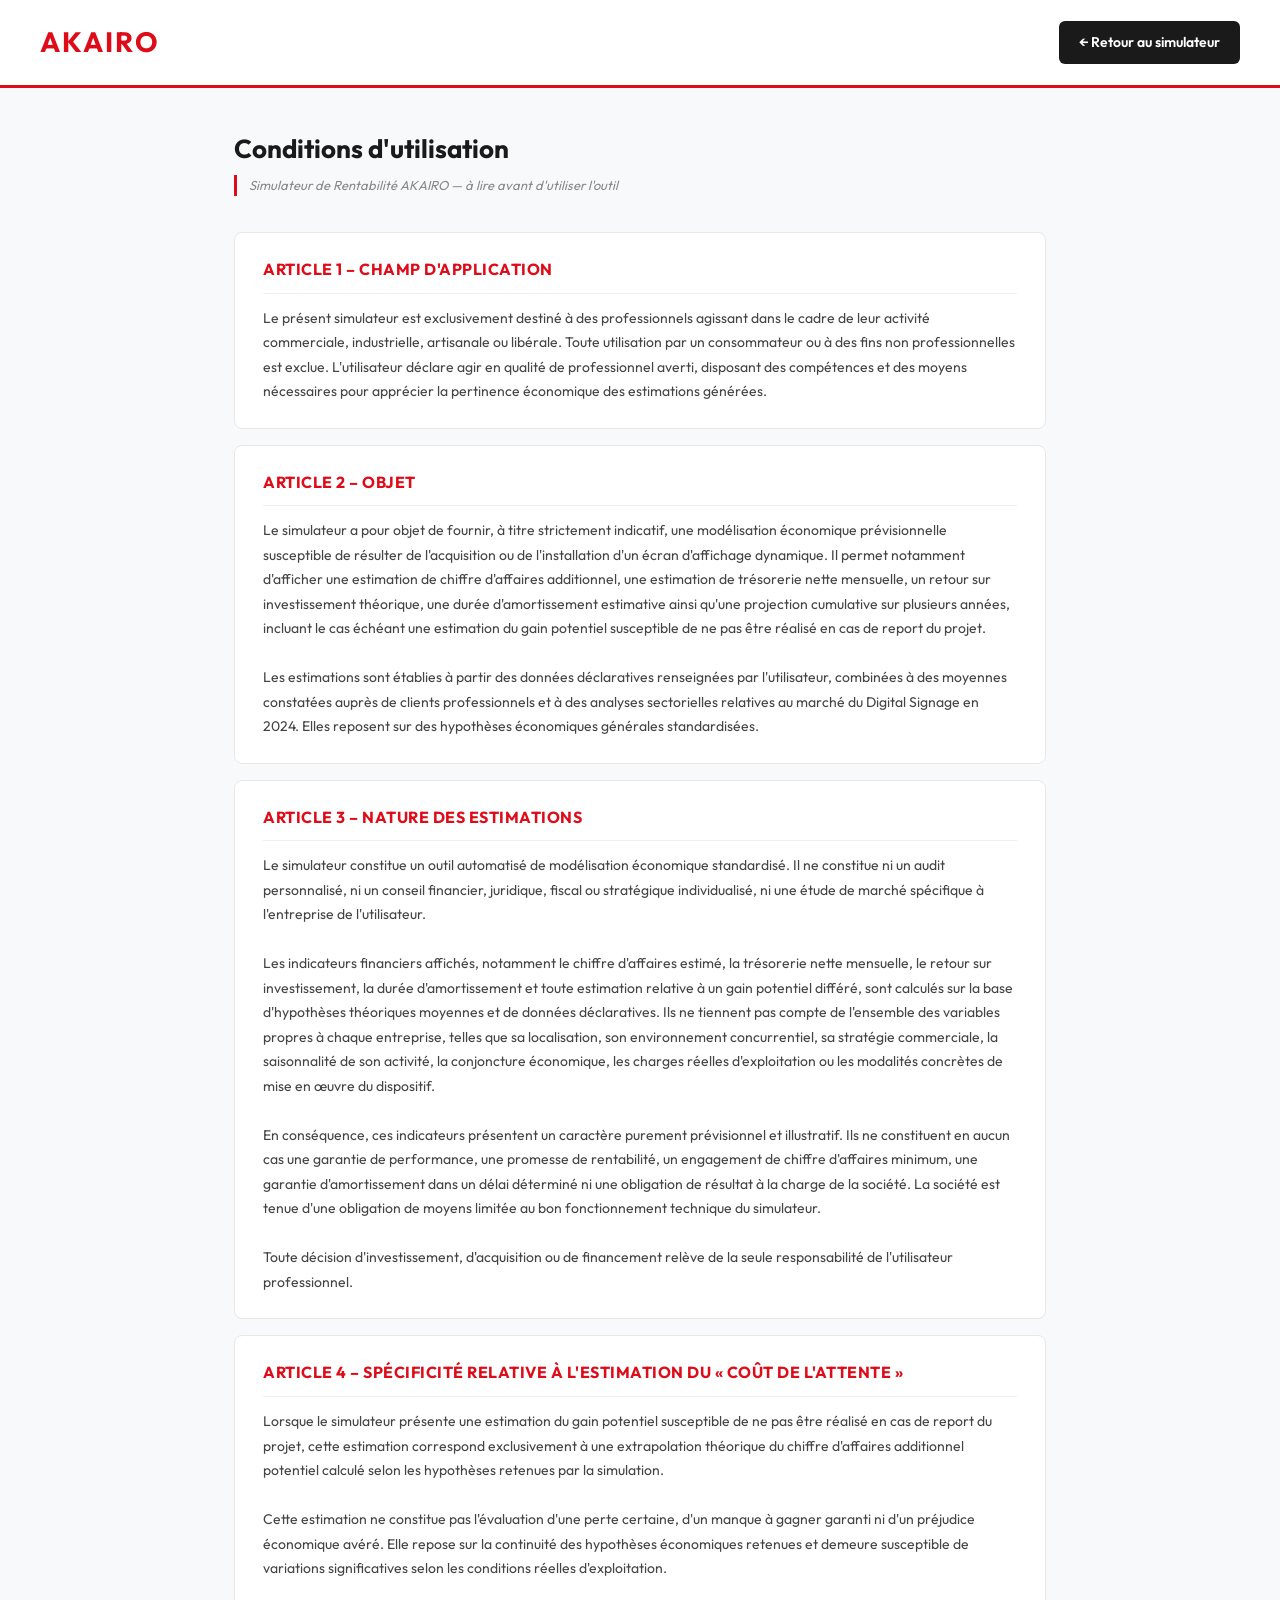
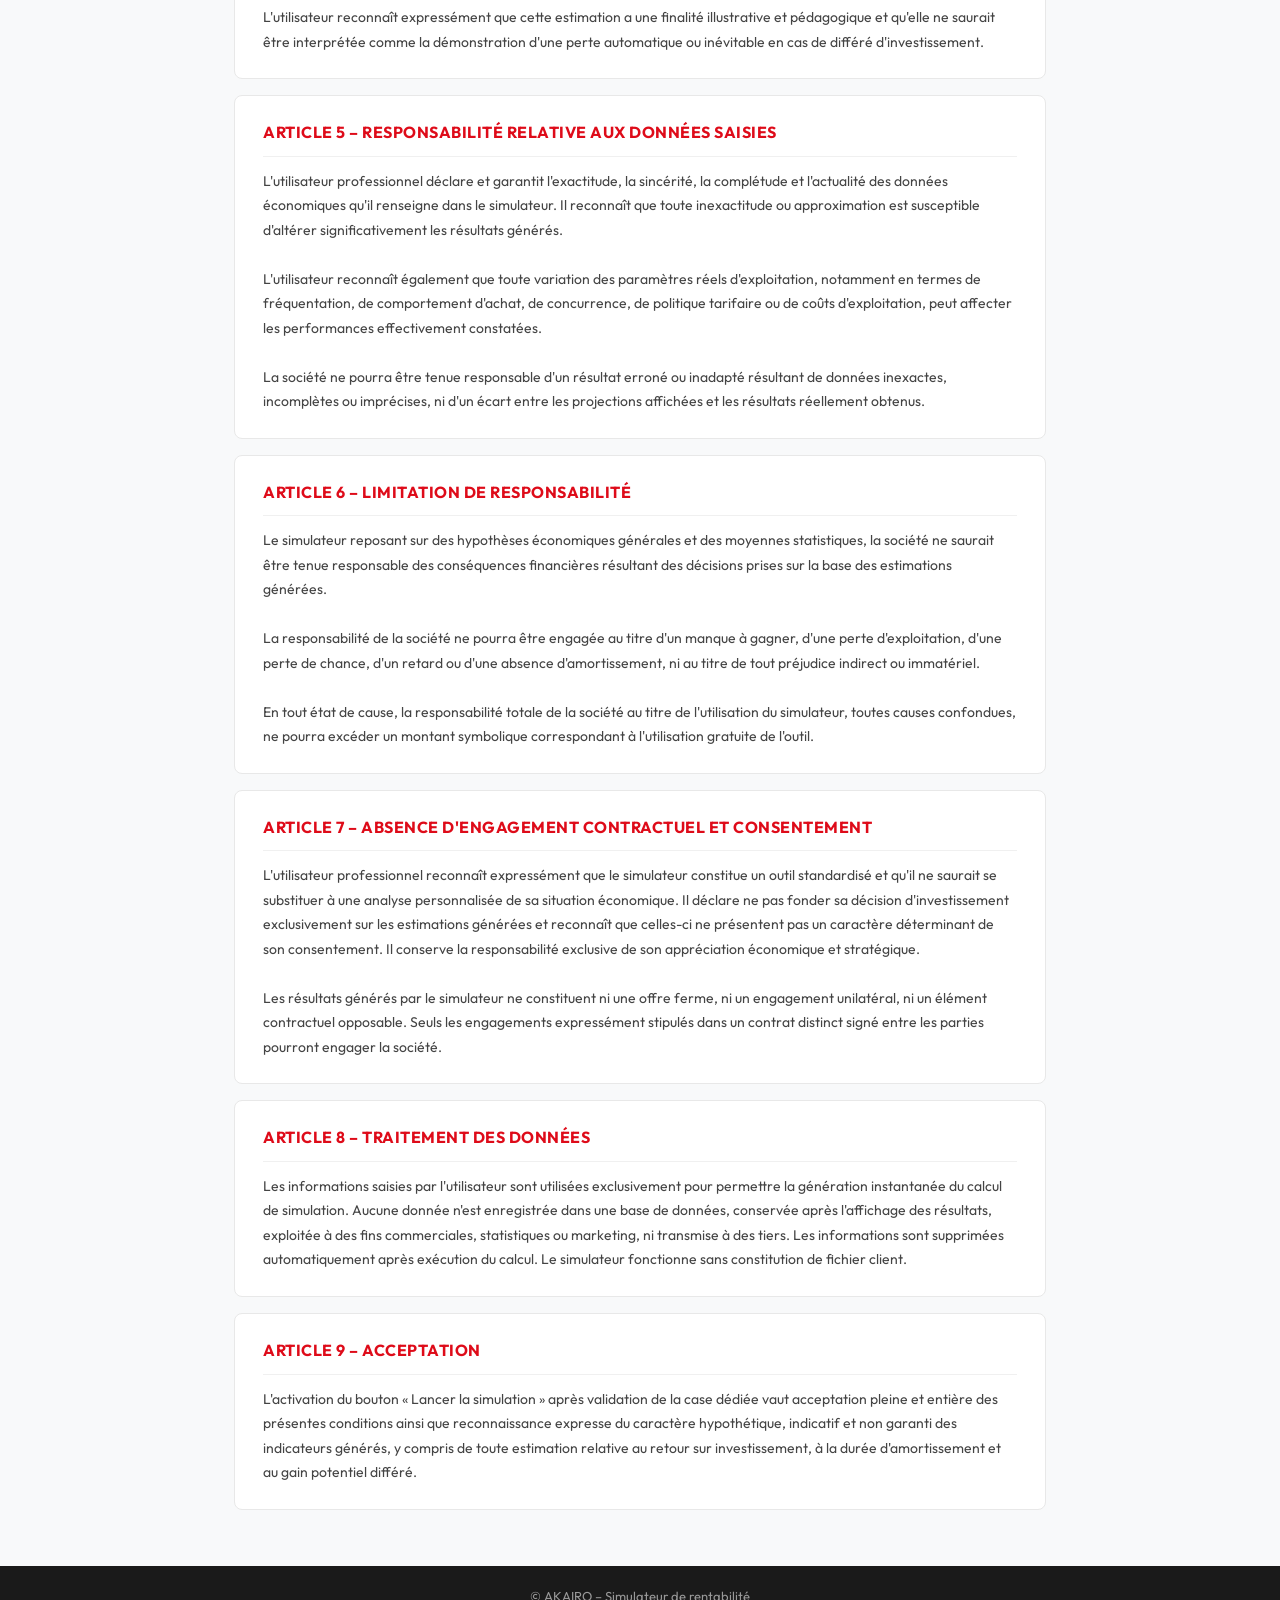
==== conditions.html @ cae9a693 "calculs ok et pdf fonctionnel + conditions d'utilisations ok" ====
<!DOCTYPE html>
<html lang="fr">
<head>
  <meta charset="UTF-8">
  <meta name="viewport" content="width=device-width, initial-scale=1.0">
  <title>Conditions d'utilisation – AKAIRO Simulateur de rentabilité</title>
  <link rel="preconnect" href="https://fonts.googleapis.com">
  <link rel="preconnect" href="https://fonts.gstatic.com" crossorigin>
  <link href="https://fonts.googleapis.com/css2?family=Outfit:wght@400;500;600;700&display=swap" rel="stylesheet">
  <style>
    *, *::before, *::after { box-sizing: border-box; margin: 0; padding: 0; }

    body {
      font-family: 'Outfit', sans-serif;
      background: #F8F9FA;
      color: #1A1A1A;
      line-height: 1.6;
      min-height: 100vh;
      display: flex;
      flex-direction: column;
    }

    /* === HEADER === */
    .cgu-header {
      background: #FFFFFF;
      border-bottom: 3px solid #DE0B19;
      padding: 20px 40px;
      display: flex;
      align-items: center;
      justify-content: space-between;
      gap: 16px;
    }

    .cgu-logo {
      font-size: 28px;
      font-weight: 700;
      color: #DE0B19;
      letter-spacing: 2px;
      text-transform: uppercase;
      text-decoration: none;
    }

    .btn-back {
      display: inline-flex;
      align-items: center;
      gap: 6px;
      padding: 10px 20px;
      background: #1A1A1A;
      color: #FFFFFF;
      font-family: 'Outfit', sans-serif;
      font-size: 14px;
      font-weight: 600;
      border: none;
      border-radius: 6px;
      cursor: pointer;
      text-decoration: none;
      transition: background 0.2s ease;
      white-space: nowrap;
    }
    .btn-back:hover { background: #333333; }

    /* === CONTENU === */
    .cgu-container {
      max-width: 860px;
      margin: 40px auto;
      padding: 0 24px;
      flex: 1;
    }

    .cgu-page-title {
      font-size: 26px;
      font-weight: 700;
      color: #1A1A1A;
      margin-bottom: 6px;
    }

    .cgu-intro {
      font-size: 13px;
      color: #888;
      font-style: italic;
      margin-bottom: 36px;
      border-left: 3px solid #DE0B19;
      padding-left: 12px;
    }

    /* === ARTICLES === */
    .cgu-article {
      background: #FFFFFF;
      border-radius: 8px;
      border: 1px solid #E8E8E8;
      padding: 24px 28px;
      margin-bottom: 16px;
    }

    .cgu-article-title {
      font-size: 16px;
      font-weight: 700;
      color: #DE0B19;
      margin-bottom: 12px;
      padding-bottom: 10px;
      border-bottom: 1px solid #F0F0F0;
      text-transform: uppercase;
      letter-spacing: 0.5px;
    }

    .cgu-article-body {
      font-size: 14px;
      color: #444;
      line-height: 1.75;
    }

    /* === FOOTER === */
    .cgu-footer {
      background: #1A1A1A;
      color: #999;
      text-align: center;
      padding: 20px 24px;
      font-size: 13px;
      margin-top: auto;
    }

    /* === RESPONSIVE === */
    @media (max-width: 600px) {
      .cgu-header { padding: 16px 20px; }
      .cgu-logo { font-size: 22px; }
      .btn-back { font-size: 13px; padding: 8px 14px; }
      .cgu-container { margin: 24px auto; padding: 0 16px; }
      .cgu-page-title { font-size: 20px; }
      .cgu-article { padding: 18px 16px; }
      .cgu-article-title { font-size: 14px; }
    }
  </style>
</head>
<body>

  <!-- HEADER -->
  <header class="cgu-header">
    <span class="cgu-logo">AKAIRO</span>
    <a href="index.html" class="btn-back">← Retour au simulateur</a>
  </header>

  <!-- CONTENU -->
  <main class="cgu-container">

    <h1 class="cgu-page-title">Conditions d'utilisation</h1>
    <p class="cgu-intro">Simulateur de Rentabilité AKAIRO — à lire avant d'utiliser l'outil</p>

    <div class="cgu-article">
      <div class="cgu-article-title">Article 1 – Champ d'application</div>
      <div class="cgu-article-body">
        Le présent simulateur est exclusivement destiné à des professionnels agissant dans le cadre de leur activité commerciale, industrielle, artisanale ou libérale. Toute utilisation par un consommateur ou à des fins non professionnelles est exclue. L'utilisateur déclare agir en qualité de professionnel averti, disposant des compétences et des moyens nécessaires pour apprécier la pertinence économique des estimations générées.
      </div>
    </div>

    <div class="cgu-article">
      <div class="cgu-article-title">Article 2 – Objet</div>
      <div class="cgu-article-body">
        Le simulateur a pour objet de fournir, à titre strictement indicatif, une modélisation économique prévisionnelle susceptible de résulter de l'acquisition ou de l'installation d'un écran d'affichage dynamique. Il permet notamment d'afficher une estimation de chiffre d'affaires additionnel, une estimation de trésorerie nette mensuelle, un retour sur investissement théorique, une durée d'amortissement estimative ainsi qu'une projection cumulative sur plusieurs années, incluant le cas échéant une estimation du gain potentiel susceptible de ne pas être réalisé en cas de report du projet.
        <br><br>
        Les estimations sont établies à partir des données déclaratives renseignées par l'utilisateur, combinées à des moyennes constatées auprès de clients professionnels et à des analyses sectorielles relatives au marché du Digital Signage en 2024. Elles reposent sur des hypothèses économiques générales standardisées.
      </div>
    </div>

    <div class="cgu-article">
      <div class="cgu-article-title">Article 3 – Nature des estimations</div>
      <div class="cgu-article-body">
        Le simulateur constitue un outil automatisé de modélisation économique standardisé. Il ne constitue ni un audit personnalisé, ni un conseil financier, juridique, fiscal ou stratégique individualisé, ni une étude de marché spécifique à l'entreprise de l'utilisateur.
        <br><br>
        Les indicateurs financiers affichés, notamment le chiffre d'affaires estimé, la trésorerie nette mensuelle, le retour sur investissement, la durée d'amortissement et toute estimation relative à un gain potentiel différé, sont calculés sur la base d'hypothèses théoriques moyennes et de données déclaratives. Ils ne tiennent pas compte de l'ensemble des variables propres à chaque entreprise, telles que sa localisation, son environnement concurrentiel, sa stratégie commerciale, la saisonnalité de son activité, la conjoncture économique, les charges réelles d'exploitation ou les modalités concrètes de mise en œuvre du dispositif.
        <br><br>
        En conséquence, ces indicateurs présentent un caractère purement prévisionnel et illustratif. Ils ne constituent en aucun cas une garantie de performance, une promesse de rentabilité, un engagement de chiffre d'affaires minimum, une garantie d'amortissement dans un délai déterminé ni une obligation de résultat à la charge de la société. La société est tenue d'une obligation de moyens limitée au bon fonctionnement technique du simulateur.
        <br><br>
        Toute décision d'investissement, d'acquisition ou de financement relève de la seule responsabilité de l'utilisateur professionnel.
      </div>
    </div>

    <div class="cgu-article">
      <div class="cgu-article-title">Article 4 – Spécificité relative à l'estimation du « coût de l'attente »</div>
      <div class="cgu-article-body">
        Lorsque le simulateur présente une estimation du gain potentiel susceptible de ne pas être réalisé en cas de report du projet, cette estimation correspond exclusivement à une extrapolation théorique du chiffre d'affaires additionnel potentiel calculé selon les hypothèses retenues par la simulation.
        <br><br>
        Cette estimation ne constitue pas l'évaluation d'une perte certaine, d'un manque à gagner garanti ni d'un préjudice économique avéré. Elle repose sur la continuité des hypothèses économiques retenues et demeure susceptible de variations significatives selon les conditions réelles d'exploitation.
        <br><br>
        L'utilisateur reconnaît expressément que cette estimation a une finalité illustrative et pédagogique et qu'elle ne saurait être interprétée comme la démonstration d'une perte automatique ou inévitable en cas de différé d'investissement.
      </div>
    </div>

    <div class="cgu-article">
      <div class="cgu-article-title">Article 5 – Responsabilité relative aux données saisies</div>
      <div class="cgu-article-body">
        L'utilisateur professionnel déclare et garantit l'exactitude, la sincérité, la complétude et l'actualité des données économiques qu'il renseigne dans le simulateur. Il reconnaît que toute inexactitude ou approximation est susceptible d'altérer significativement les résultats générés.
        <br><br>
        L'utilisateur reconnaît également que toute variation des paramètres réels d'exploitation, notamment en termes de fréquentation, de comportement d'achat, de concurrence, de politique tarifaire ou de coûts d'exploitation, peut affecter les performances effectivement constatées.
        <br><br>
        La société ne pourra être tenue responsable d'un résultat erroné ou inadapté résultant de données inexactes, incomplètes ou imprécises, ni d'un écart entre les projections affichées et les résultats réellement obtenus.
      </div>
    </div>

    <div class="cgu-article">
      <div class="cgu-article-title">Article 6 – Limitation de responsabilité</div>
      <div class="cgu-article-body">
        Le simulateur reposant sur des hypothèses économiques générales et des moyennes statistiques, la société ne saurait être tenue responsable des conséquences financières résultant des décisions prises sur la base des estimations générées.
        <br><br>
        La responsabilité de la société ne pourra être engagée au titre d'un manque à gagner, d'une perte d'exploitation, d'une perte de chance, d'un retard ou d'une absence d'amortissement, ni au titre de tout préjudice indirect ou immatériel.
        <br><br>
        En tout état de cause, la responsabilité totale de la société au titre de l'utilisation du simulateur, toutes causes confondues, ne pourra excéder un montant symbolique correspondant à l'utilisation gratuite de l'outil.
      </div>
    </div>

    <div class="cgu-article">
      <div class="cgu-article-title">Article 7 – Absence d'engagement contractuel et consentement</div>
      <div class="cgu-article-body">
        L'utilisateur professionnel reconnaît expressément que le simulateur constitue un outil standardisé et qu'il ne saurait se substituer à une analyse personnalisée de sa situation économique. Il déclare ne pas fonder sa décision d'investissement exclusivement sur les estimations générées et reconnaît que celles-ci ne présentent pas un caractère déterminant de son consentement. Il conserve la responsabilité exclusive de son appréciation économique et stratégique.
        <br><br>
        Les résultats générés par le simulateur ne constituent ni une offre ferme, ni un engagement unilatéral, ni un élément contractuel opposable. Seuls les engagements expressément stipulés dans un contrat distinct signé entre les parties pourront engager la société.
      </div>
    </div>

    <div class="cgu-article">
      <div class="cgu-article-title">Article 8 – Traitement des données</div>
      <div class="cgu-article-body">
        Les informations saisies par l'utilisateur sont utilisées exclusivement pour permettre la génération instantanée du calcul de simulation. Aucune donnée n'est enregistrée dans une base de données, conservée après l'affichage des résultats, exploitée à des fins commerciales, statistiques ou marketing, ni transmise à des tiers. Les informations sont supprimées automatiquement après exécution du calcul. Le simulateur fonctionne sans constitution de fichier client.
      </div>
    </div>

    <div class="cgu-article">
      <div class="cgu-article-title">Article 9 – Acceptation</div>
      <div class="cgu-article-body">
        L'activation du bouton « Lancer la simulation » après validation de la case dédiée vaut acceptation pleine et entière des présentes conditions ainsi que reconnaissance expresse du caractère hypothétique, indicatif et non garanti des indicateurs générés, y compris de toute estimation relative au retour sur investissement, à la durée d'amortissement et au gain potentiel différé.
      </div>
    </div>

  </main>

  <!-- FOOTER -->
  <footer class="cgu-footer">
    © AKAIRO – Simulateur de rentabilité
  </footer>

</body>
</html>
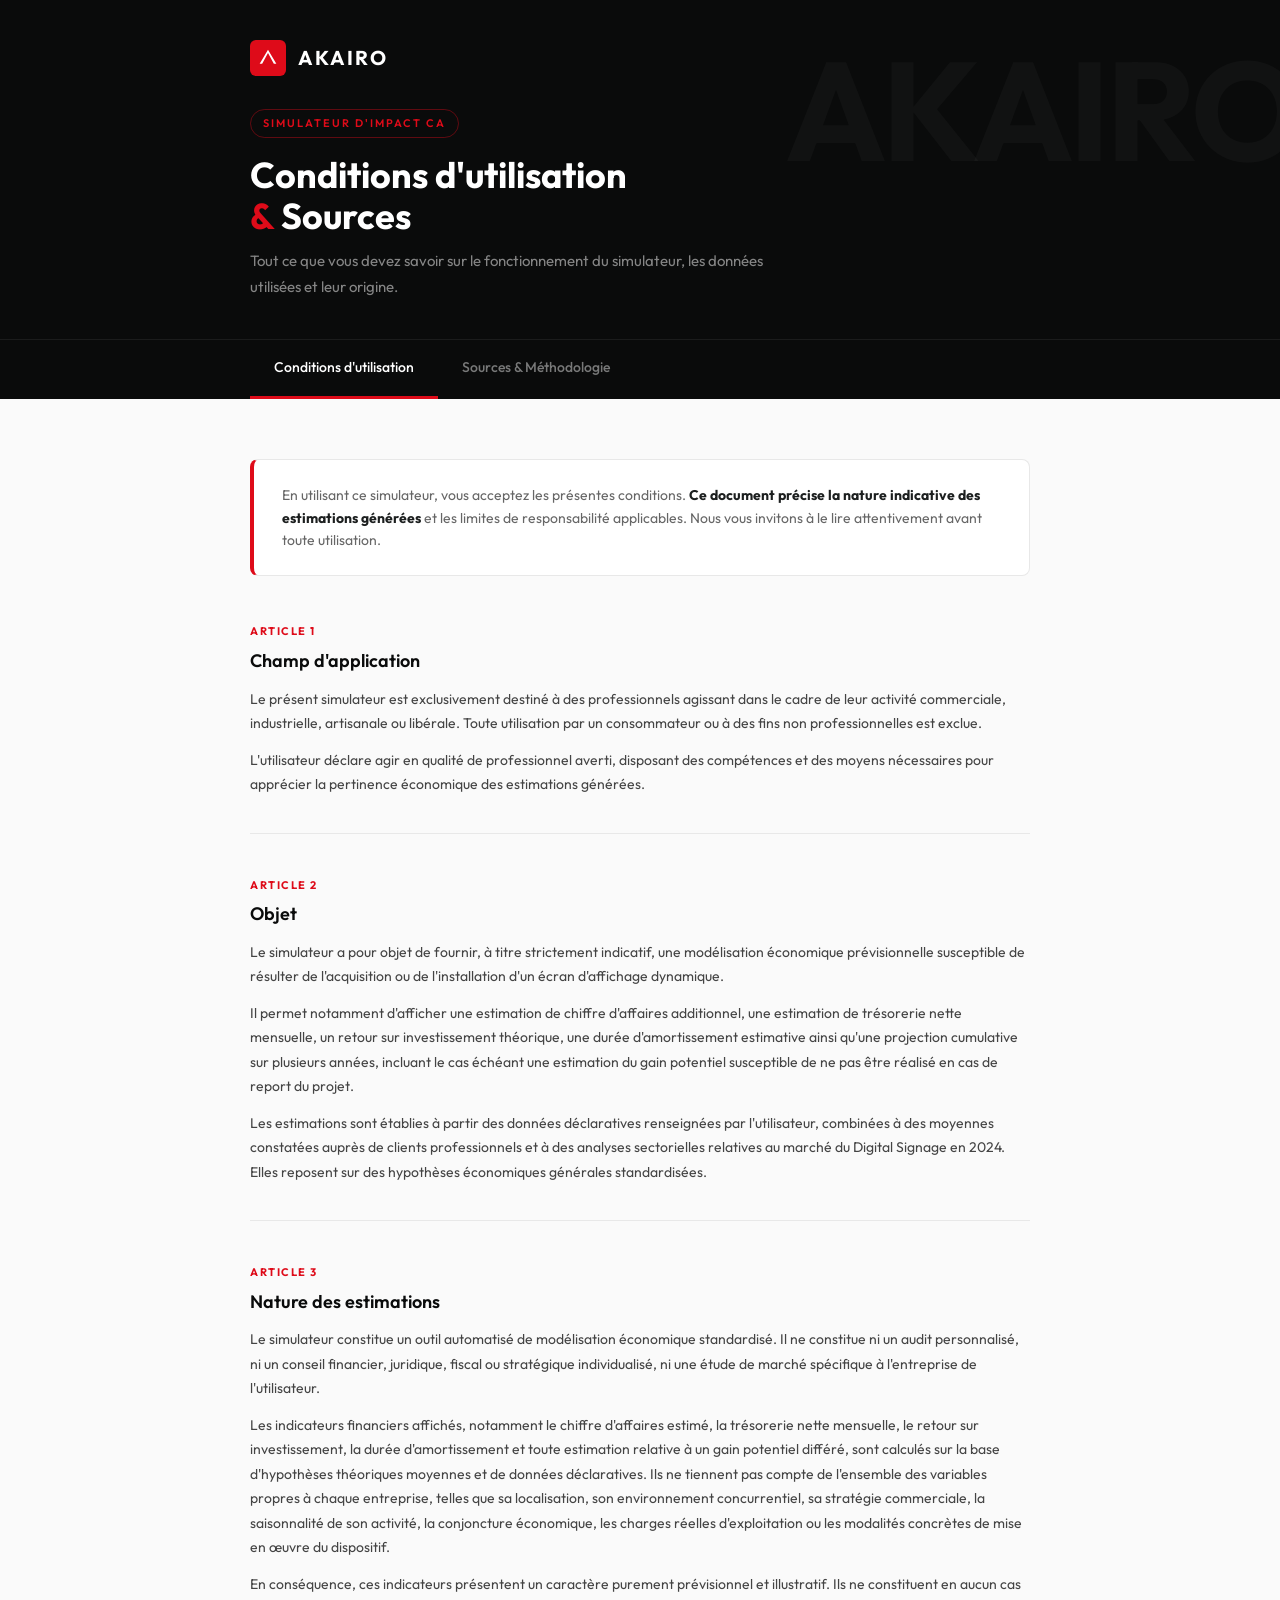
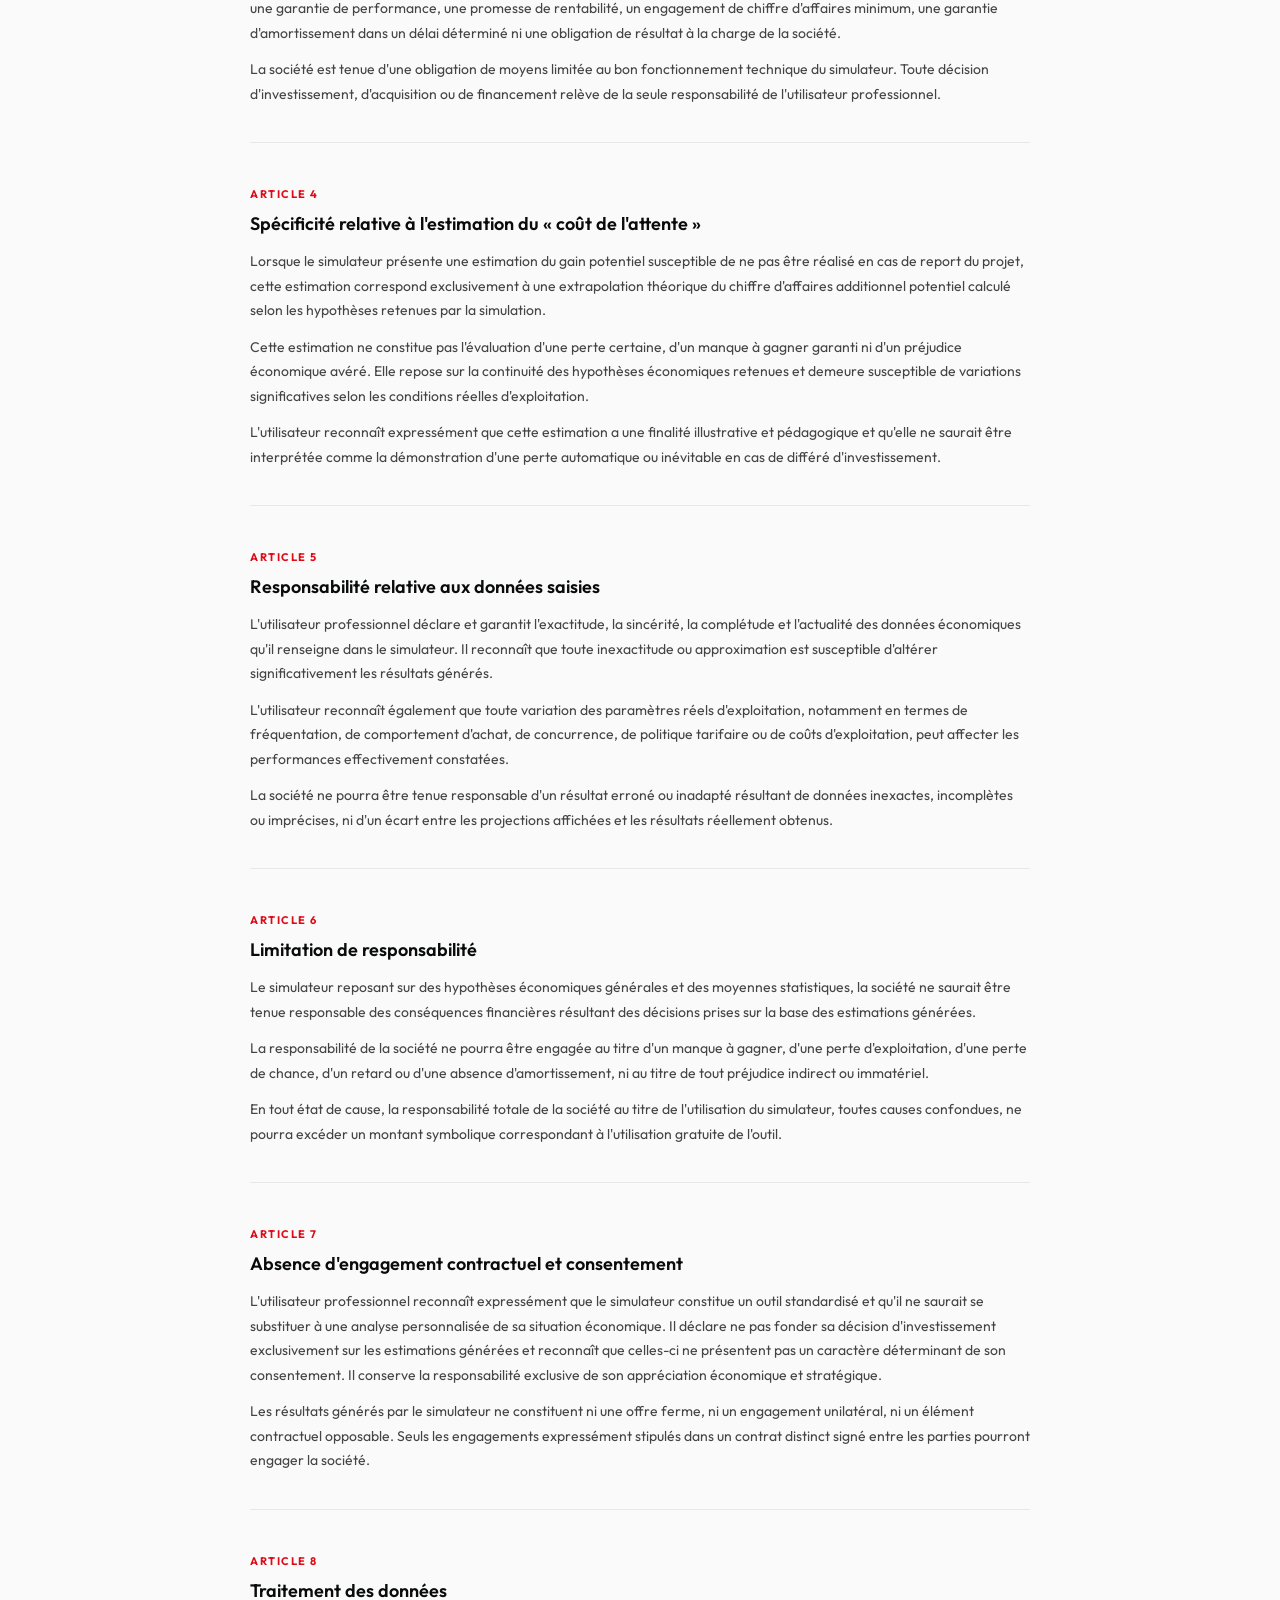
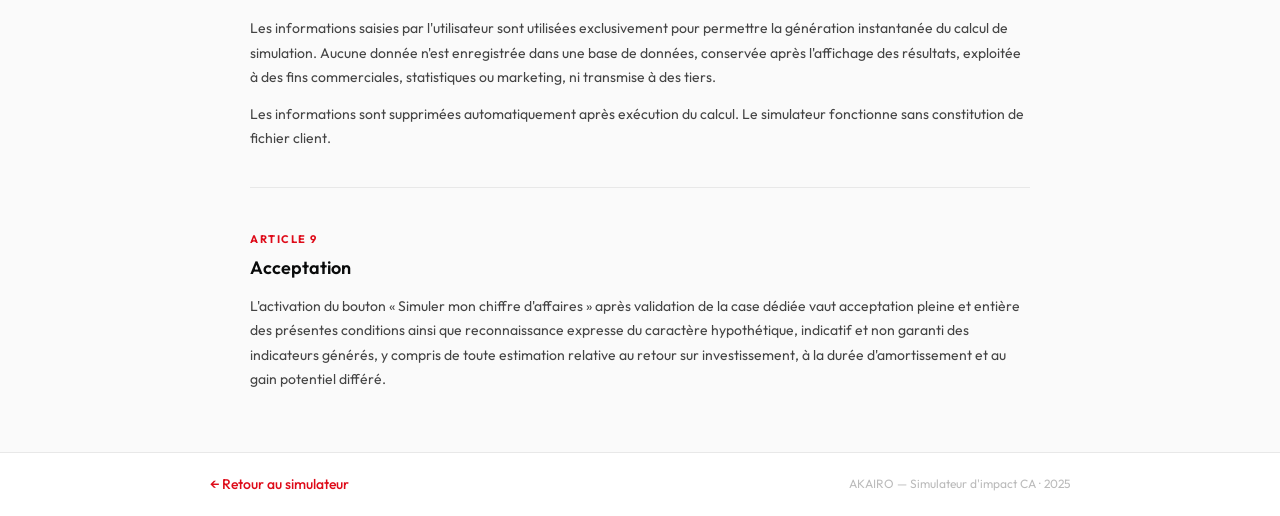
==== commit b6fbe093: "conditions d'utilisation x méthodologie" ====
--- a/conditions.html
+++ b/conditions.html
@@ -3,239 +3,820 @@
 <head>
   <meta charset="UTF-8">
   <meta name="viewport" content="width=device-width, initial-scale=1.0">
-  <title>Conditions d'utilisation – AKAIRO Simulateur de rentabilité</title>
-  <link rel="preconnect" href="https://fonts.googleapis.com">
-  <link rel="preconnect" href="https://fonts.gstatic.com" crossorigin>
-  <link href="https://fonts.googleapis.com/css2?family=Outfit:wght@400;500;600;700&display=swap" rel="stylesheet">
+  <title>Conditions d'utilisation & Sources — Simulateur AKAIRO</title>
+  <link href="https://fonts.googleapis.com/css2?family=Outfit:wght@300;400;500;600;700&display=swap" rel="stylesheet">
   <style>
     *, *::before, *::after { box-sizing: border-box; margin: 0; padding: 0; }
 
+    :root {
+      --red: #DE0B19;
+      --red-dark: #910F14;
+      --black: #0A0B0B;
+      --dark: #1C1F1F;
+      --gray: #666;
+      --light-gray: #F8F9FA;
+      --border: #E8E8E8;
+    }
+
     body {
       font-family: 'Outfit', sans-serif;
-      background: #F8F9FA;
-      color: #1A1A1A;
-      line-height: 1.6;
-      min-height: 100vh;
-      display: flex;
-      flex-direction: column;
-    }
-
-    /* === HEADER === */
-    .cgu-header {
-      background: #FFFFFF;
-      border-bottom: 3px solid #DE0B19;
-      padding: 20px 40px;
+      background: #FAFAFA;
+      color: var(--dark);
+      line-height: 1.7;
+    }
+
+    /* ── HEADER ── */
+    .page-header {
+      background: var(--black);
+      padding: 40px 0 0;
+      position: relative;
+      overflow: hidden;
+    }
+
+    .page-header::before {
+      content: 'AKAIRO';
+      position: absolute;
+      right: -20px;
+      top: -10px;
+      font-size: 140px;
+      font-weight: 700;
+      color: rgba(255,255,255,0.03);
+      letter-spacing: -4px;
+      pointer-events: none;
+      user-select: none;
+    }
+
+    .header-inner {
+      max-width: 860px;
+      margin: 0 auto;
+      padding: 0 40px 40px;
+    }
+
+    .header-logo {
       display: flex;
       align-items: center;
-      justify-content: space-between;
-      gap: 16px;
-    }
-
-    .cgu-logo {
-      font-size: 28px;
+      gap: 12px;
+      margin-bottom: 32px;
+    }
+
+    .logo-mark {
+      width: 36px;
+      height: 36px;
+      background: var(--red);
+      border-radius: 6px;
+      display: flex;
+      align-items: center;
+      justify-content: center;
+    }
+
+    .logo-mark svg {
+      width: 20px;
+      height: 20px;
+      fill: white;
+    }
+
+    .logo-text {
+      font-size: 20px;
       font-weight: 700;
-      color: #DE0B19;
+      color: white;
       letter-spacing: 2px;
+    }
+
+    .header-tag {
+      display: inline-block;
+      font-size: 11px;
+      font-weight: 600;
       text-transform: uppercase;
+      letter-spacing: 2px;
+      color: var(--red);
+      border: 1px solid rgba(222,11,25,0.4);
+      padding: 4px 12px;
+      border-radius: 20px;
+      margin-bottom: 16px;
+    }
+
+    .header-title {
+      font-size: 36px;
+      font-weight: 700;
+      color: white;
+      line-height: 1.15;
+      margin-bottom: 12px;
+    }
+
+    .header-title span { color: var(--red); }
+
+    .header-sub {
+      font-size: 15px;
+      color: rgba(255,255,255,0.5);
+      max-width: 520px;
+    }
+
+    /* ── NAV TABS ── */
+    .nav-tabs {
+      background: var(--black);
+      border-top: 1px solid rgba(255,255,255,0.07);
+    }
+
+    .nav-tabs-inner {
+      max-width: 860px;
+      margin: 0 auto;
+      padding: 0 40px;
+      display: flex;
+      gap: 0;
+    }
+
+    .nav-tab {
+      padding: 16px 24px;
+      font-size: 14px;
+      font-weight: 500;
+      color: rgba(255,255,255,0.45);
       text-decoration: none;
-    }
-
-    .btn-back {
-      display: inline-flex;
-      align-items: center;
-      gap: 6px;
-      padding: 10px 20px;
-      background: #1A1A1A;
-      color: #FFFFFF;
-      font-family: 'Outfit', sans-serif;
+      border-bottom: 3px solid transparent;
+      transition: all 0.2s;
+      cursor: pointer;
+    }
+
+    .nav-tab:hover { color: rgba(255,255,255,0.8); }
+    .nav-tab.active { color: white; border-bottom-color: var(--red); }
+
+    /* ── MAIN CONTENT ── */
+    .page-content {
+      max-width: 860px;
+      margin: 0 auto;
+      padding: 60px 40px;
+    }
+
+    .section { display: none; }
+    .section.active { display: block; }
+
+    /* ── SECTION INTRO ── */
+    .section-intro {
+      background: white;
+      border: 1px solid var(--border);
+      border-left: 4px solid var(--red);
+      border-radius: 8px;
+      padding: 24px 28px;
+      margin-bottom: 40px;
+    }
+
+    .section-intro p {
       font-size: 14px;
+      color: var(--gray);
+      line-height: 1.6;
+    }
+
+    .section-intro strong { color: var(--dark); }
+
+    /* ── LEGAL ARTICLES ── */
+    .article {
+      margin-bottom: 36px;
+      padding-bottom: 36px;
+      border-bottom: 1px solid var(--border);
+    }
+
+    .article:last-child {
+      border-bottom: none;
+      margin-bottom: 0;
+      padding-bottom: 0;
+    }
+
+    .article-number {
+      display: inline-block;
+      font-size: 11px;
+      font-weight: 700;
+      text-transform: uppercase;
+      letter-spacing: 1.5px;
+      color: var(--red);
+      margin-bottom: 8px;
+    }
+
+    .article h3 {
+      font-size: 18px;
       font-weight: 600;
-      border: none;
-      border-radius: 6px;
-      cursor: pointer;
-      text-decoration: none;
-      transition: background 0.2s ease;
-      white-space: nowrap;
-    }
-    .btn-back:hover { background: #333333; }
-
-    /* === CONTENU === */
-    .cgu-container {
-      max-width: 860px;
-      margin: 40px auto;
-      padding: 0 24px;
-      flex: 1;
-    }
-
-    .cgu-page-title {
-      font-size: 26px;
-      font-weight: 700;
-      color: #1A1A1A;
-      margin-bottom: 6px;
-    }
-
-    .cgu-intro {
-      font-size: 13px;
-      color: #888;
-      font-style: italic;
-      margin-bottom: 36px;
-      border-left: 3px solid #DE0B19;
-      padding-left: 12px;
-    }
-
-    /* === ARTICLES === */
-    .cgu-article {
-      background: #FFFFFF;
-      border-radius: 8px;
-      border: 1px solid #E8E8E8;
-      padding: 24px 28px;
-      margin-bottom: 16px;
-    }
-
-    .cgu-article-title {
-      font-size: 16px;
-      font-weight: 700;
-      color: #DE0B19;
-      margin-bottom: 12px;
-      padding-bottom: 10px;
-      border-bottom: 1px solid #F0F0F0;
-      text-transform: uppercase;
-      letter-spacing: 0.5px;
-    }
-
-    .cgu-article-body {
+      color: var(--black);
+      margin-bottom: 14px;
+      line-height: 1.3;
+    }
+
+    .article p {
       font-size: 14px;
       color: #444;
       line-height: 1.75;
-    }
-
-    /* === FOOTER === */
-    .cgu-footer {
-      background: #1A1A1A;
-      color: #999;
-      text-align: center;
+      margin-bottom: 12px;
+    }
+
+    .article p:last-child { margin-bottom: 0; }
+
+    /* ── SOURCES SECTION ── */
+    .sources-intro {
+      margin-bottom: 48px;
+    }
+
+    .sources-intro h2 {
+      font-size: 28px;
+      font-weight: 700;
+      color: var(--black);
+      margin-bottom: 10px;
+    }
+
+    .sources-intro p {
+      font-size: 15px;
+      color: var(--gray);
+      max-width: 600px;
+    }
+
+    /* Modèle V3.1 */
+    .model-block {
+      background: var(--black);
+      border-radius: 12px;
+      padding: 32px;
+      margin-bottom: 48px;
+      color: white;
+    }
+
+    .model-block h3 {
+      font-size: 16px;
+      font-weight: 600;
+      color: white;
+      margin-bottom: 6px;
+    }
+
+    .model-subtitle {
+      font-size: 13px;
+      color: rgba(255,255,255,0.4);
+      margin-bottom: 28px;
+    }
+
+    .model-formula {
+      background: rgba(255,255,255,0.05);
+      border: 1px solid rgba(255,255,255,0.1);
+      border-radius: 8px;
       padding: 20px 24px;
+      margin-bottom: 20px;
+      font-family: 'Courier New', monospace;
+    }
+
+    .formula-label {
+      font-size: 11px;
+      text-transform: uppercase;
+      letter-spacing: 1.5px;
+      color: var(--red);
+      margin-bottom: 10px;
+      font-family: 'Outfit', sans-serif;
+    }
+
+    .formula-line {
+      font-size: 15px;
+      color: white;
+      line-height: 2;
+    }
+
+    .formula-comment {
+      font-size: 12px;
+      color: rgba(255,255,255,0.4);
+    }
+
+    .model-params {
+      display: grid;
+      grid-template-columns: repeat(3, 1fr);
+      gap: 12px;
+      margin-top: 20px;
+    }
+
+    .param-card {
+      background: rgba(255,255,255,0.05);
+      border-radius: 8px;
+      padding: 16px;
+      border: 1px solid rgba(255,255,255,0.08);
+    }
+
+    .param-name {
+      font-size: 20px;
+      font-weight: 700;
+      color: var(--red);
+      margin-bottom: 4px;
+      font-family: 'Courier New', monospace;
+    }
+
+    .param-desc {
+      font-size: 12px;
+      color: rgba(255,255,255,0.5);
+      line-height: 1.4;
+    }
+
+    /* Tableau des indicateurs */
+    .indicators-title {
+      font-size: 20px;
+      font-weight: 600;
+      color: var(--black);
+      margin-bottom: 6px;
+    }
+
+    .indicators-sub {
       font-size: 13px;
-      margin-top: auto;
-    }
-
-    /* === RESPONSIVE === */
-    @media (max-width: 600px) {
-      .cgu-header { padding: 16px 20px; }
-      .cgu-logo { font-size: 22px; }
-      .btn-back { font-size: 13px; padding: 8px 14px; }
-      .cgu-container { margin: 24px auto; padding: 0 16px; }
-      .cgu-page-title { font-size: 20px; }
-      .cgu-article { padding: 18px 16px; }
-      .cgu-article-title { font-size: 14px; }
+      color: var(--gray);
+      margin-bottom: 20px;
+    }
+
+    .indicators-table {
+      width: 100%;
+      border-collapse: collapse;
+      margin-bottom: 48px;
+      font-size: 13px;
+    }
+
+    .indicators-table thead th {
+      background: var(--black);
+      color: white;
+      padding: 12px 16px;
+      text-align: left;
+      font-weight: 600;
+      font-size: 12px;
+      text-transform: uppercase;
+      letter-spacing: 0.5px;
+    }
+
+    .indicators-table thead th:first-child { border-radius: 6px 0 0 0; }
+    .indicators-table thead th:last-child { border-radius: 0 6px 0 0; }
+
+    .indicators-table tbody tr {
+      border-bottom: 1px solid var(--border);
+      transition: background 0.15s;
+    }
+
+    .indicators-table tbody tr:hover { background: #F5F5F5; }
+    .indicators-table tbody tr:last-child { border-bottom: none; }
+
+    .indicators-table td {
+      padding: 14px 16px;
+      color: #444;
+      vertical-align: top;
+    }
+
+    .indicators-table td:first-child { font-weight: 500; color: var(--dark); }
+
+    .badge-value {
+      display: inline-block;
+      background: rgba(222,11,25,0.08);
+      color: var(--red);
+      font-weight: 700;
+      font-size: 13px;
+      padding: 2px 10px;
+      border-radius: 20px;
+      white-space: nowrap;
+    }
+
+    .source-link {
+      color: var(--red);
+      text-decoration: none;
+      font-size: 12px;
+      word-break: break-all;
+    }
+
+    .source-link:hover { text-decoration: underline; }
+
+    /* Cartes sources */
+    .sources-title {
+      font-size: 20px;
+      font-weight: 600;
+      color: var(--black);
+      margin-bottom: 6px;
+    }
+
+    .sources-sub {
+      font-size: 13px;
+      color: var(--gray);
+      margin-bottom: 24px;
+    }
+
+    .sources-grid {
+      display: grid;
+      grid-template-columns: 1fr 1fr;
+      gap: 16px;
+      margin-bottom: 48px;
+    }
+
+    .source-card {
+      background: white;
+      border: 1px solid var(--border);
+      border-radius: 10px;
+      padding: 20px;
+      transition: border-color 0.2s;
+    }
+
+    .source-card:hover { border-color: var(--red); }
+
+    .source-card-label {
+      font-size: 11px;
+      font-weight: 600;
+      text-transform: uppercase;
+      letter-spacing: 1px;
+      color: var(--red);
+      margin-bottom: 8px;
+    }
+
+    .source-card-title {
+      font-size: 14px;
+      font-weight: 600;
+      color: var(--black);
+      margin-bottom: 6px;
+      line-height: 1.4;
+    }
+
+    .source-card-meta {
+      font-size: 12px;
+      color: var(--gray);
+      margin-bottom: 12px;
+      line-height: 1.5;
+    }
+
+    .source-card a {
+      font-size: 12px;
+      color: var(--red);
+      text-decoration: none;
+      word-break: break-all;
+    }
+
+    .source-card a:hover { text-decoration: underline; }
+
+    /* ── BACK LINK ── */
+    .back-bar {
+      background: white;
+      border-top: 1px solid var(--border);
+      padding: 20px 40px;
+    }
+
+    .back-bar-inner {
+      max-width: 860px;
+      margin: 0 auto;
+      display: flex;
+      justify-content: space-between;
+      align-items: center;
+    }
+
+    .back-link {
+      font-size: 14px;
+      color: var(--red);
+      text-decoration: none;
+      font-weight: 500;
+      display: flex;
+      align-items: center;
+      gap: 8px;
+      transition: gap 0.2s;
+    }
+
+    .back-link:hover { gap: 12px; }
+
+    .back-meta {
+      font-size: 12px;
+      color: #BBB;
+    }
+
+    /* ── RESPONSIVE ── */
+    @media (max-width: 640px) {
+      .header-inner, .page-content { padding: 32px 20px; }
+      .nav-tabs-inner { padding: 0 20px; }
+      .header-title { font-size: 26px; }
+      .model-params { grid-template-columns: 1fr 1fr; }
+      .sources-grid { grid-template-columns: 1fr; }
+      .indicators-table { font-size: 12px; }
+      .indicators-table td, .indicators-table th { padding: 10px 12px; }
+      .back-bar { padding: 20px; }
     }
   </style>
 </head>
 <body>
 
-  <!-- HEADER -->
-  <header class="cgu-header">
-    <span class="cgu-logo">AKAIRO</span>
-    <a href="index.html" class="btn-back">← Retour au simulateur</a>
-  </header>
-
-  <!-- CONTENU -->
-  <main class="cgu-container">
-
-    <h1 class="cgu-page-title">Conditions d'utilisation</h1>
-    <p class="cgu-intro">Simulateur de Rentabilité AKAIRO — à lire avant d'utiliser l'outil</p>
-
-    <div class="cgu-article">
-      <div class="cgu-article-title">Article 1 – Champ d'application</div>
-      <div class="cgu-article-body">
-        Le présent simulateur est exclusivement destiné à des professionnels agissant dans le cadre de leur activité commerciale, industrielle, artisanale ou libérale. Toute utilisation par un consommateur ou à des fins non professionnelles est exclue. L'utilisateur déclare agir en qualité de professionnel averti, disposant des compétences et des moyens nécessaires pour apprécier la pertinence économique des estimations générées.
+<!-- HEADER -->
+<header class="page-header">
+  <div class="header-inner">
+    <div class="header-logo">
+      <div class="logo-mark">
+        <svg viewBox="0 0 24 24"><path d="M12 2L2 19h20L12 2zm0 4l7 13H5l7-13z"/></svg>
       </div>
-    </div>
-
-    <div class="cgu-article">
-      <div class="cgu-article-title">Article 2 – Objet</div>
-      <div class="cgu-article-body">
-        Le simulateur a pour objet de fournir, à titre strictement indicatif, une modélisation économique prévisionnelle susceptible de résulter de l'acquisition ou de l'installation d'un écran d'affichage dynamique. Il permet notamment d'afficher une estimation de chiffre d'affaires additionnel, une estimation de trésorerie nette mensuelle, un retour sur investissement théorique, une durée d'amortissement estimative ainsi qu'une projection cumulative sur plusieurs années, incluant le cas échéant une estimation du gain potentiel susceptible de ne pas être réalisé en cas de report du projet.
-        <br><br>
-        Les estimations sont établies à partir des données déclaratives renseignées par l'utilisateur, combinées à des moyennes constatées auprès de clients professionnels et à des analyses sectorielles relatives au marché du Digital Signage en 2024. Elles reposent sur des hypothèses économiques générales standardisées.
+      <span class="logo-text">AKAIRO</span>
+    </div>
+    <div class="header-tag">Simulateur d'impact CA</div>
+    <h1 class="header-title">Conditions d'utilisation<br><span>&</span> Sources</h1>
+    <p class="header-sub">Tout ce que vous devez savoir sur le fonctionnement du simulateur, les données utilisées et leur origine.</p>
+  </div>
+  <nav class="nav-tabs">
+    <div class="nav-tabs-inner">
+      <a class="nav-tab active" onclick="switchTab('conditions', this)">Conditions d'utilisation</a>
+      <a class="nav-tab" onclick="switchTab('sources', this)">Sources & Méthodologie</a>
+    </div>
+  </nav>
+</header>
+
+<!-- MAIN -->
+<main class="page-content">
+
+  <!-- ═══════════════════════════════════════ -->
+  <!-- ONGLET 1 — CONDITIONS D'UTILISATION   -->
+  <!-- ═══════════════════════════════════════ -->
+  <div class="section active" id="section-conditions">
+
+    <div class="section-intro">
+      <p>En utilisant ce simulateur, vous acceptez les présentes conditions. <strong>Ce document précise la nature indicative des estimations générées</strong> et les limites de responsabilité applicables. Nous vous invitons à le lire attentivement avant toute utilisation.</p>
+    </div>
+
+    <div class="article">
+      <span class="article-number">Article 1</span>
+      <h3>Champ d'application</h3>
+      <p>Le présent simulateur est exclusivement destiné à des professionnels agissant dans le cadre de leur activité commerciale, industrielle, artisanale ou libérale. Toute utilisation par un consommateur ou à des fins non professionnelles est exclue.</p>
+      <p>L'utilisateur déclare agir en qualité de professionnel averti, disposant des compétences et des moyens nécessaires pour apprécier la pertinence économique des estimations générées.</p>
+    </div>
+
+    <div class="article">
+      <span class="article-number">Article 2</span>
+      <h3>Objet</h3>
+      <p>Le simulateur a pour objet de fournir, à titre strictement indicatif, une modélisation économique prévisionnelle susceptible de résulter de l'acquisition ou de l'installation d'un écran d'affichage dynamique.</p>
+      <p>Il permet notamment d'afficher une estimation de chiffre d'affaires additionnel, une estimation de trésorerie nette mensuelle, un retour sur investissement théorique, une durée d'amortissement estimative ainsi qu'une projection cumulative sur plusieurs années, incluant le cas échéant une estimation du gain potentiel susceptible de ne pas être réalisé en cas de report du projet.</p>
+      <p>Les estimations sont établies à partir des données déclaratives renseignées par l'utilisateur, combinées à des moyennes constatées auprès de clients professionnels et à des analyses sectorielles relatives au marché du Digital Signage en 2024. Elles reposent sur des hypothèses économiques générales standardisées.</p>
+    </div>
+
+    <div class="article">
+      <span class="article-number">Article 3</span>
+      <h3>Nature des estimations</h3>
+      <p>Le simulateur constitue un outil automatisé de modélisation économique standardisé. Il ne constitue ni un audit personnalisé, ni un conseil financier, juridique, fiscal ou stratégique individualisé, ni une étude de marché spécifique à l'entreprise de l'utilisateur.</p>
+      <p>Les indicateurs financiers affichés, notamment le chiffre d'affaires estimé, la trésorerie nette mensuelle, le retour sur investissement, la durée d'amortissement et toute estimation relative à un gain potentiel différé, sont calculés sur la base d'hypothèses théoriques moyennes et de données déclaratives. Ils ne tiennent pas compte de l'ensemble des variables propres à chaque entreprise, telles que sa localisation, son environnement concurrentiel, sa stratégie commerciale, la saisonnalité de son activité, la conjoncture économique, les charges réelles d'exploitation ou les modalités concrètes de mise en œuvre du dispositif.</p>
+      <p>En conséquence, ces indicateurs présentent un caractère purement prévisionnel et illustratif. Ils ne constituent en aucun cas une garantie de performance, une promesse de rentabilité, un engagement de chiffre d'affaires minimum, une garantie d'amortissement dans un délai déterminé ni une obligation de résultat à la charge de la société.</p>
+      <p>La société est tenue d'une obligation de moyens limitée au bon fonctionnement technique du simulateur. Toute décision d'investissement, d'acquisition ou de financement relève de la seule responsabilité de l'utilisateur professionnel.</p>
+    </div>
+
+    <div class="article">
+      <span class="article-number">Article 4</span>
+      <h3>Spécificité relative à l'estimation du « coût de l'attente »</h3>
+      <p>Lorsque le simulateur présente une estimation du gain potentiel susceptible de ne pas être réalisé en cas de report du projet, cette estimation correspond exclusivement à une extrapolation théorique du chiffre d'affaires additionnel potentiel calculé selon les hypothèses retenues par la simulation.</p>
+      <p>Cette estimation ne constitue pas l'évaluation d'une perte certaine, d'un manque à gagner garanti ni d'un préjudice économique avéré. Elle repose sur la continuité des hypothèses économiques retenues et demeure susceptible de variations significatives selon les conditions réelles d'exploitation.</p>
+      <p>L'utilisateur reconnaît expressément que cette estimation a une finalité illustrative et pédagogique et qu'elle ne saurait être interprétée comme la démonstration d'une perte automatique ou inévitable en cas de différé d'investissement.</p>
+    </div>
+
+    <div class="article">
+      <span class="article-number">Article 5</span>
+      <h3>Responsabilité relative aux données saisies</h3>
+      <p>L'utilisateur professionnel déclare et garantit l'exactitude, la sincérité, la complétude et l'actualité des données économiques qu'il renseigne dans le simulateur. Il reconnaît que toute inexactitude ou approximation est susceptible d'altérer significativement les résultats générés.</p>
+      <p>L'utilisateur reconnaît également que toute variation des paramètres réels d'exploitation, notamment en termes de fréquentation, de comportement d'achat, de concurrence, de politique tarifaire ou de coûts d'exploitation, peut affecter les performances effectivement constatées.</p>
+      <p>La société ne pourra être tenue responsable d'un résultat erroné ou inadapté résultant de données inexactes, incomplètes ou imprécises, ni d'un écart entre les projections affichées et les résultats réellement obtenus.</p>
+    </div>
+
+    <div class="article">
+      <span class="article-number">Article 6</span>
+      <h3>Limitation de responsabilité</h3>
+      <p>Le simulateur reposant sur des hypothèses économiques générales et des moyennes statistiques, la société ne saurait être tenue responsable des conséquences financières résultant des décisions prises sur la base des estimations générées.</p>
+      <p>La responsabilité de la société ne pourra être engagée au titre d'un manque à gagner, d'une perte d'exploitation, d'une perte de chance, d'un retard ou d'une absence d'amortissement, ni au titre de tout préjudice indirect ou immatériel.</p>
+      <p>En tout état de cause, la responsabilité totale de la société au titre de l'utilisation du simulateur, toutes causes confondues, ne pourra excéder un montant symbolique correspondant à l'utilisation gratuite de l'outil.</p>
+    </div>
+
+    <div class="article">
+      <span class="article-number">Article 7</span>
+      <h3>Absence d'engagement contractuel et consentement</h3>
+      <p>L'utilisateur professionnel reconnaît expressément que le simulateur constitue un outil standardisé et qu'il ne saurait se substituer à une analyse personnalisée de sa situation économique. Il déclare ne pas fonder sa décision d'investissement exclusivement sur les estimations générées et reconnaît que celles-ci ne présentent pas un caractère déterminant de son consentement. Il conserve la responsabilité exclusive de son appréciation économique et stratégique.</p>
+      <p>Les résultats générés par le simulateur ne constituent ni une offre ferme, ni un engagement unilatéral, ni un élément contractuel opposable. Seuls les engagements expressément stipulés dans un contrat distinct signé entre les parties pourront engager la société.</p>
+    </div>
+
+    <div class="article">
+      <span class="article-number">Article 8</span>
+      <h3>Traitement des données</h3>
+      <p>Les informations saisies par l'utilisateur sont utilisées exclusivement pour permettre la génération instantanée du calcul de simulation. Aucune donnée n'est enregistrée dans une base de données, conservée après l'affichage des résultats, exploitée à des fins commerciales, statistiques ou marketing, ni transmise à des tiers.</p>
+      <p>Les informations sont supprimées automatiquement après exécution du calcul. Le simulateur fonctionne sans constitution de fichier client.</p>
+    </div>
+
+    <div class="article">
+      <span class="article-number">Article 9</span>
+      <h3>Acceptation</h3>
+      <p>L'activation du bouton « Simuler mon chiffre d'affaires » après validation de la case dédiée vaut acceptation pleine et entière des présentes conditions ainsi que reconnaissance expresse du caractère hypothétique, indicatif et non garanti des indicateurs générés, y compris de toute estimation relative au retour sur investissement, à la durée d'amortissement et au gain potentiel différé.</p>
+    </div>
+
+  </div><!-- /section-conditions -->
+
+
+  <!-- ════════════════════════════════════════ -->
+  <!-- ONGLET 2 — SOURCES & MÉTHODOLOGIE       -->
+  <!-- ════════════════════════════════════════ -->
+  <div class="section" id="section-sources">
+
+    <div class="sources-intro">
+      <h2>Modèle de calcul & Sources</h2>
+      <p>Comprendre d'où viennent les chiffres, quelles études ont servi de base, et comment le moteur de calcul transforme vos données en projection de CA.</p>
+    </div>
+
+    <!-- Modèle V3.1 -->
+    <div class="model-block">
+      <h3>Le modèle V3.1 — Principe de calcul</h3>
+      <p class="model-subtitle">Comment vos données sont transformées en CA additionnel estimé</p>
+
+      <div class="model-formula">
+        <div class="formula-label">Formule centrale</div>
+        <div class="formula-line">ΔV = V × u<sub>T</sub> × k</div>
+        <div class="formula-comment">// Ventes supplémentaires par mois</div>
+        <br>
+        <div class="formula-line">ΔCA = ΔV × P</div>
+        <div class="formula-comment">// CA additionnel mensuel — panier constant</div>
       </div>
-    </div>
-
-    <div class="cgu-article">
-      <div class="cgu-article-title">Article 3 – Nature des estimations</div>
-      <div class="cgu-article-body">
-        Le simulateur constitue un outil automatisé de modélisation économique standardisé. Il ne constitue ni un audit personnalisé, ni un conseil financier, juridique, fiscal ou stratégique individualisé, ni une étude de marché spécifique à l'entreprise de l'utilisateur.
-        <br><br>
-        Les indicateurs financiers affichés, notamment le chiffre d'affaires estimé, la trésorerie nette mensuelle, le retour sur investissement, la durée d'amortissement et toute estimation relative à un gain potentiel différé, sont calculés sur la base d'hypothèses théoriques moyennes et de données déclaratives. Ils ne tiennent pas compte de l'ensemble des variables propres à chaque entreprise, telles que sa localisation, son environnement concurrentiel, sa stratégie commerciale, la saisonnalité de son activité, la conjoncture économique, les charges réelles d'exploitation ou les modalités concrètes de mise en œuvre du dispositif.
-        <br><br>
-        En conséquence, ces indicateurs présentent un caractère purement prévisionnel et illustratif. Ils ne constituent en aucun cas une garantie de performance, une promesse de rentabilité, un engagement de chiffre d'affaires minimum, une garantie d'amortissement dans un délai déterminé ni une obligation de résultat à la charge de la société. La société est tenue d'une obligation de moyens limitée au bon fonctionnement technique du simulateur.
-        <br><br>
-        Toute décision d'investissement, d'acquisition ou de financement relève de la seule responsabilité de l'utilisateur professionnel.
+
+      <div class="model-params">
+        <div class="param-card">
+          <div class="param-name">V</div>
+          <div class="param-desc">Ventes mensuelles actuelles (transactions)</div>
+        </div>
+        <div class="param-card">
+          <div class="param-name">u<sub>T</sub></div>
+          <div class="param-desc">Hausse de trafic estimée — 10% par défaut</div>
+        </div>
+        <div class="param-card">
+          <div class="param-name">k = 0,435</div>
+          <div class="param-desc">Constante de conversion relative — taux d'achat des visiteurs incrémentaux</div>
+        </div>
+        <div class="param-card">
+          <div class="param-name">P</div>
+          <div class="param-desc">Panier moyen — constant (non modifié par l'écran)</div>
+        </div>
+        <div class="param-card">
+          <div class="param-name">ΔV</div>
+          <div class="param-desc">Ventes supplémentaires mensuelles estimées</div>
+        </div>
+        <div class="param-card">
+          <div class="param-name">ΔCA</div>
+          <div class="param-desc">CA additionnel mensuel potentiel (HT)</div>
+        </div>
       </div>
     </div>
 
-    <div class="cgu-article">
-      <div class="cgu-article-title">Article 4 – Spécificité relative à l'estimation du « coût de l'attente »</div>
-      <div class="cgu-article-body">
-        Lorsque le simulateur présente une estimation du gain potentiel susceptible de ne pas être réalisé en cas de report du projet, cette estimation correspond exclusivement à une extrapolation théorique du chiffre d'affaires additionnel potentiel calculé selon les hypothèses retenues par la simulation.
-        <br><br>
-        Cette estimation ne constitue pas l'évaluation d'une perte certaine, d'un manque à gagner garanti ni d'un préjudice économique avéré. Elle repose sur la continuité des hypothèses économiques retenues et demeure susceptible de variations significatives selon les conditions réelles d'exploitation.
-        <br><br>
-        L'utilisateur reconnaît expressément que cette estimation a une finalité illustrative et pédagogique et qu'elle ne saurait être interprétée comme la démonstration d'une perte automatique ou inévitable en cas de différé d'investissement.
+    <!-- Pourquoi k = 0,435 -->
+    <p class="indicators-title">Origine du coefficient k = 0,435</p>
+    <p class="indicators-sub">Ce coefficient calibre la qualité de conversion des visiteurs supplémentaires attirés par l'écran vitrine.</p>
+
+    <table class="indicators-table" style="margin-bottom: 16px;">
+      <thead>
+        <tr>
+          <th>Indicateur observé</th>
+          <th>Valeur</th>
+          <th>Source</th>
+        </tr>
+      </thead>
+      <tbody>
+        <tr>
+          <td>Hausse de trafic constatée</td>
+          <td><span class="badge-value">+23%</span></td>
+          <td><a class="source-link" href="https://www.researchgate.net/publication/250168733_Behavioral_Effects_of_Digital_Signage" target="_blank">Behavioral Effects of Digital Signage — ResearchGate</a></td>
+        </tr>
+        <tr>
+          <td>Hausse des transactions constatée</td>
+          <td><span class="badge-value">+10%</span></td>
+          <td><a class="source-link" href="https://www.researchgate.net/publication/250168733_Behavioral_Effects_of_Digital_Signage" target="_blank">Behavioral Effects of Digital Signage — ResearchGate</a></td>
+        </tr>
+        <tr>
+          <td>Ratio k = % ventes / % trafic</td>
+          <td><span class="badge-value">10% ÷ 23% = 0,435</span></td>
+          <td>Calcul AKAIRO — les nouveaux entrants convertissent à 43,5% du taux habituel</td>
+        </tr>
+      </tbody>
+    </table>
+
+    <div class="section-intro" style="margin-bottom: 40px;">
+      <p><strong>Interprétation :</strong> Un visiteur attiré par l'écran vitrine n'est pas aussi qualifié qu'un client qui pousse naturellement la porte. Le coefficient k traduit cette réalité : le trafic incrémental convertit moins bien que le trafic habituel. Avec +10% de trafic et k = 0,435, on obtient environ +4,35% de transactions supplémentaires — une projection prudente et défendable.</p>
+    </div>
+
+    <!-- Tableau des indicateurs sectoriels -->
+    <p class="indicators-title">Indicateurs sectoriels utilisés</p>
+    <p class="indicators-sub">Les données ci-dessous ont servi de base à la calibration du modèle et aux ordres de grandeur affichés dans le simulateur.</p>
+
+    <table class="indicators-table">
+      <thead>
+        <tr>
+          <th>Indicateur</th>
+          <th>Valeur</th>
+          <th>Type d'effet</th>
+          <th>Source</th>
+        </tr>
+      </thead>
+      <tbody>
+        <tr>
+          <td>Hausse moyenne des ventes sur produits promus</td>
+          <td><span class="badge-value">+8,1%</span></td>
+          <td>Taux de conversion — 237 campagnes Digital Signage</td>
+          <td><a class="source-link" href="https://www.clickz.com/does-in-store-digital-signage-actually-work-four-years-of-data-say-yes/272321/" target="_blank">ClickZ — Four years of data</a></td>
+        </tr>
+        <tr>
+          <td>Hausse max. observée sur ventes promues (vs print)</td>
+          <td><span class="badge-value">jusqu'à +33%</span></td>
+          <td>Ventes produit — rayons en digital vs print</td>
+          <td><a class="source-link" href="https://moodmedia.com/gb/sight/data-behind-digital-signage/" target="_blank">Mood Media — Data behind Digital Signage</a></td>
+        </tr>
+        <tr>
+          <td>Hausse moyenne des ventes après installation</td>
+          <td><span class="badge-value">+29,5%</span></td>
+          <td>Ventes globales — zones exposées</td>
+          <td><a class="source-link" href="https://insights.samsung.com/2025/12/30/how-digital-signage-drives-retail-traffic-and-sales-2/" target="_blank">Samsung Insights — 2025</a></td>
+        </tr>
+        <tr>
+          <td>Plage d'augmentation de trafic avec Digital Signage</td>
+          <td><span class="badge-value">+15% à +30%</span></td>
+          <td>Trafic entrant — agrégat multi-études</td>
+          <td><a class="source-link" href="https://opensign.us/blog/digital-signs-boost-foot-traffic" target="_blank">OpenSign — Foot traffic study</a></td>
+        </tr>
+        <tr>
+          <td>Part des achats motivés par la vitrine</td>
+          <td><span class="badge-value">23% du CA</span></td>
+          <td>Sensibilité à la vitrine — décision d'achat</td>
+          <td><a class="source-link" href="https://localscreens.pl/en/blog/the-screen-for-the-shop-window/" target="_blank">LocalScreens — Shop window</a></td>
+        </tr>
+        <tr>
+          <td>Clients déclarant que le Digital Signage influence leur achat</td>
+          <td><span class="badge-value">68–70%</span></td>
+          <td>Comportement — enquêtes Nielsen & retail</td>
+          <td><a class="source-link" href="https://insights.samsung.com/2025/12/30/how-digital-signage-drives-retail-traffic-and-sales-2/" target="_blank">Samsung / Nielsen</a></td>
+        </tr>
+        <tr>
+          <td>Réduction du temps d'attente perçu</td>
+          <td><span class="badge-value">jusqu'à −35%</span></td>
+          <td>Expérience client</td>
+          <td><a class="source-link" href="https://wovenmedia.com/blog/improve-in-store-experience-and-increase-sales-with-digital-signage/" target="_blank">Milward Brown / Impax Media</a></td>
+        </tr>
+        <tr>
+          <td>ROI brut moyen pour les marques</td>
+          <td><span class="badge-value">+21%</span></td>
+          <td>ROI média — investissements écrans vs ventes incrémentales</td>
+          <td><a class="source-link" href="https://www.sixteen-nine.net/2026/01/19/retail-study-offers-empirical-evidence-that-screens-in-stores-really-do-drive-significant-sales-bumps/" target="_blank">Sixteen-Nine — Retail study 2026</a></td>
+        </tr>
+        <tr>
+          <td>Enseignes voyant un gain significatif Digital vs Print</td>
+          <td><span class="badge-value">80%</span></td>
+          <td>Adoption réussie — 120 magasins suivis</td>
+          <td><a class="source-link" href="https://moodmedia.com/gb/sight/data-behind-digital-signage/" target="_blank">Mood Media</a></td>
+        </tr>
+      </tbody>
+    </table>
+
+    <!-- Cartes sources principales -->
+    <p class="sources-title">Sources principales</p>
+    <p class="sources-sub">Les études et publications académiques sur lesquelles repose le calibrage du modèle.</p>
+
+    <div class="sources-grid">
+      <div class="source-card">
+        <div class="source-card-label">Académique</div>
+        <div class="source-card-title">Behavioral Effects of Digital Signage</div>
+        <div class="source-card-meta">Étude académique parue sur ResearchGate. Mesure les effets comportementaux des écrans en commerce — trafic +23%, transactions +10%. Base de calibration du coefficient k = 0,435.</div>
+        <a href="https://www.researchgate.net/publication/250168733_Behavioral_Effects_of_Digital_Signage" target="_blank">researchgate.net →</a>
       </div>
-    </div>
-
-    <div class="cgu-article">
-      <div class="cgu-article-title">Article 5 – Responsabilité relative aux données saisies</div>
-      <div class="cgu-article-body">
-        L'utilisateur professionnel déclare et garantit l'exactitude, la sincérité, la complétude et l'actualité des données économiques qu'il renseigne dans le simulateur. Il reconnaît que toute inexactitude ou approximation est susceptible d'altérer significativement les résultats générés.
-        <br><br>
-        L'utilisateur reconnaît également que toute variation des paramètres réels d'exploitation, notamment en termes de fréquentation, de comportement d'achat, de concurrence, de politique tarifaire ou de coûts d'exploitation, peut affecter les performances effectivement constatées.
-        <br><br>
-        La société ne pourra être tenue responsable d'un résultat erroné ou inadapté résultant de données inexactes, incomplètes ou imprécises, ni d'un écart entre les projections affichées et les résultats réellement obtenus.
+
+      <div class="source-card">
+        <div class="source-card-label">Marché 2025</div>
+        <div class="source-card-title">How Digital Signage Drives Retail Traffic and Sales</div>
+        <div class="source-card-meta">Étude Samsung Insights publiée en décembre 2025. Confirme une hausse moyenne des ventes de +29,5% après installation d'un écran vitrine dans les zones exposées.</div>
+        <a href="https://insights.samsung.com/2025/12/30/how-digital-signage-drives-retail-traffic-and-sales-2/" target="_blank">insights.samsung.com →</a>
       </div>
-    </div>
-
-    <div class="cgu-article">
-      <div class="cgu-article-title">Article 6 – Limitation de responsabilité</div>
-      <div class="cgu-article-body">
-        Le simulateur reposant sur des hypothèses économiques générales et des moyennes statistiques, la société ne saurait être tenue responsable des conséquences financières résultant des décisions prises sur la base des estimations générées.
-        <br><br>
-        La responsabilité de la société ne pourra être engagée au titre d'un manque à gagner, d'une perte d'exploitation, d'une perte de chance, d'un retard ou d'une absence d'amortissement, ni au titre de tout préjudice indirect ou immatériel.
-        <br><br>
-        En tout état de cause, la responsabilité totale de la société au titre de l'utilisation du simulateur, toutes causes confondues, ne pourra excéder un montant symbolique correspondant à l'utilisation gratuite de l'outil.
+
+      <div class="source-card">
+        <div class="source-card-label">Terrain — 4 ans</div>
+        <div class="source-card-title">Does In-Store Digital Signage Actually Work?</div>
+        <div class="source-card-meta">Analyse de 237 campagnes Digital Signage chez une grande enseigne, sur 4 ans de données caisse. Hausse moyenne de +8,1% sur les ventes de produits promus.</div>
+        <a href="https://www.clickz.com/does-in-store-digital-signage-actually-work-four-years-of-data-say-yes/272321/" target="_blank">clickz.com →</a>
       </div>
-    </div>
-
-    <div class="cgu-article">
-      <div class="cgu-article-title">Article 7 – Absence d'engagement contractuel et consentement</div>
-      <div class="cgu-article-body">
-        L'utilisateur professionnel reconnaît expressément que le simulateur constitue un outil standardisé et qu'il ne saurait se substituer à une analyse personnalisée de sa situation économique. Il déclare ne pas fonder sa décision d'investissement exclusivement sur les estimations générées et reconnaît que celles-ci ne présentent pas un caractère déterminant de son consentement. Il conserve la responsabilité exclusive de son appréciation économique et stratégique.
-        <br><br>
-        Les résultats générés par le simulateur ne constituent ni une offre ferme, ni un engagement unilatéral, ni un élément contractuel opposable. Seuls les engagements expressément stipulés dans un contrat distinct signé entre les parties pourront engager la société.
+
+      <div class="source-card">
+        <div class="source-card-label">Retail 2026</div>
+        <div class="source-card-title">Retail Study — Empirical Evidence on Screen Impact</div>
+        <div class="source-card-meta">Étude publiée par Sixteen-Nine en janvier 2026. Documente un ROI brut moyen de +21% pour les marques ayant investi dans des écrans en point de vente.</div>
+        <a href="https://www.sixteen-nine.net/2026/01/19/retail-study-offers-empirical-evidence-that-screens-in-stores-really-do-drive-significant-sales-bumps/" target="_blank">sixteen-nine.net →</a>
       </div>
-    </div>
-
-    <div class="cgu-article">
-      <div class="cgu-article-title">Article 8 – Traitement des données</div>
-      <div class="cgu-article-body">
-        Les informations saisies par l'utilisateur sont utilisées exclusivement pour permettre la génération instantanée du calcul de simulation. Aucune donnée n'est enregistrée dans une base de données, conservée après l'affichage des résultats, exploitée à des fins commerciales, statistiques ou marketing, ni transmise à des tiers. Les informations sont supprimées automatiquement après exécution du calcul. Le simulateur fonctionne sans constitution de fichier client.
+
+      <div class="source-card">
+        <div class="source-card-label">Expérience client</div>
+        <div class="source-card-title">Improve In-Store Experience with Digital Signage</div>
+        <div class="source-card-meta">Étude Milward Brown / Impax Media citée par Woven Media. Documente jusqu'à −35% de temps d'attente perçu grâce aux écrans et l'amélioration de la satisfaction client.</div>
+        <a href="https://wovenmedia.com/blog/improve-in-store-experience-and-increase-sales-with-digital-signage/" target="_blank">wovenmedia.com →</a>
       </div>
-    </div>
-
-    <div class="cgu-article">
-      <div class="cgu-article-title">Article 9 – Acceptation</div>
-      <div class="cgu-article-body">
-        L'activation du bouton « Lancer la simulation » après validation de la case dédiée vaut acceptation pleine et entière des présentes conditions ainsi que reconnaissance expresse du caractère hypothétique, indicatif et non garanti des indicateurs générés, y compris de toute estimation relative au retour sur investissement, à la durée d'amortissement et au gain potentiel différé.
+
+      <div class="source-card">
+        <div class="source-card-label">Vitrine & décision</div>
+        <div class="source-card-title">The Screen for the Shop Window</div>
+        <div class="source-card-meta">Analyse LocalScreens sur le rôle de la vitrine dans la décision d'achat. Jusqu'à 23% du CA d'un magasin peut être directement sensible à la qualité et l'animation de la vitrine.</div>
+        <a href="https://localscreens.pl/en/blog/the-screen-for-the-shop-window/" target="_blank">localscreens.pl →</a>
       </div>
     </div>
 
-  </main>
-
-  <!-- FOOTER -->
-  <footer class="cgu-footer">
-    © AKAIRO – Simulateur de rentabilité
-  </footer>
+  </div><!-- /section-sources -->
+
+</main>
+
+<!-- BACK BAR -->
+<div class="back-bar">
+  <div class="back-bar-inner">
+    <a href="index.html" class="back-link">← Retour au simulateur</a>
+    <span class="back-meta">AKAIRO — Simulateur d'impact CA · 2025</span>
+  </div>
+</div>
+
+<script>
+  function switchTab(tabId, el) {
+    document.querySelectorAll('.section').forEach(s => s.classList.remove('active'));
+    document.querySelectorAll('.nav-tab').forEach(t => t.classList.remove('active'));
+    document.getElementById('section-' + tabId).classList.add('active');
+    el.classList.add('active');
+  }
+</script>
 
 </body>
 </html>
